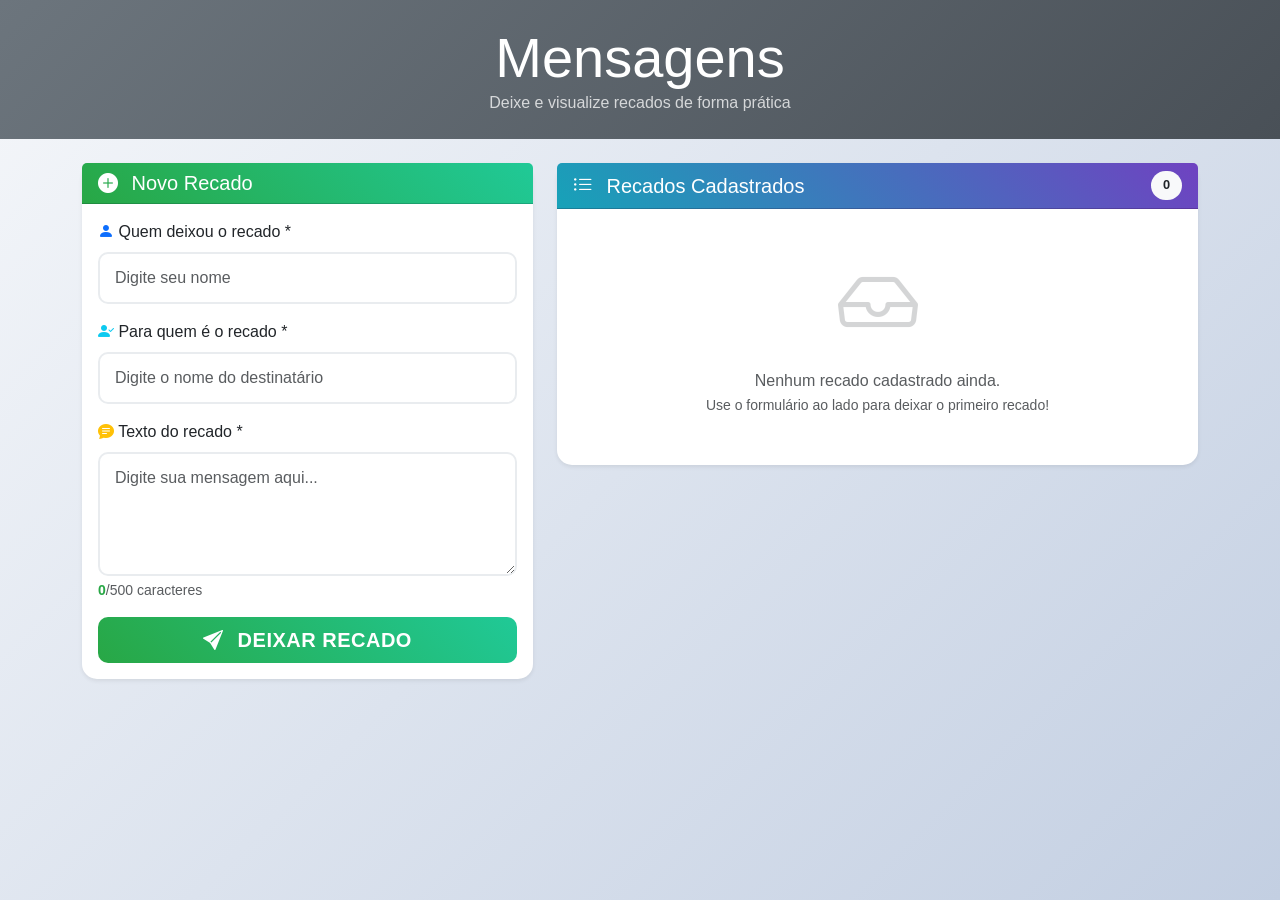
==== Projeto-sistema-recados/index.html @ 68b1bcb8 "ATIVIDADE ATIVIDADE" ====
<!DOCTYPE html>
<html lang="pt-BR">
<head>
    <meta charset="UTF-8">
    <meta name="viewport" content="width=device-width, initial-scale=1.0">
    <title>Sistema de Recados</title>
    <!-- Bootstrap CSS -->
    <link href="https://cdn.jsdelivr.net/npm/bootstrap@5.3.2/dist/css/bootstrap.min.css" rel="stylesheet">
    <!-- Bootstrap Icons -->
    <link rel="stylesheet" href="https://cdn.jsdelivr.net/npm/bootstrap-icons@1.11.1/font/bootstrap-icons.css">
    <!-- jQuery -->
    <script src="https://code.jquery.com/jquery-3.7.1.min.js"></script>
    <!-- Custom CSS -->
    <link rel="stylesheet" href="styles.css">
</head>
<body>
    <div class="container-fluid bg-primary text-white py-4 mb-4">
        <div class="container">
            <h1 class="display-4 text-center mb-0">
                Mensagens
            </h1>
            <p class="text-center mb-0 opacity-75">Deixe e visualize recados de forma prática</p>
        </div>
    </div>

    <div class="container">
        <div class="row">
            <!-- Formulário de Cadastro -->
            <div class="col-lg-5 mb-4">
                <div class="card shadow-sm">
                    <div class="card-header bg-success text-white">
                        <h5 class="mb-0">
                            <i class="bi bi-plus-circle-fill me-2"></i>
                            Novo Recado
                        </h5>
                    </div>
                    <div class="card-body">
                        <form id="formRecado">
                            <div class="mb-3">
                                <label for="quemDeixou" class="form-label">
                                    <i class="bi bi-person-fill text-primary"></i>
                                    Quem deixou o recado *
                                </label>
                                <input type="text" class="form-control" id="quemDeixou" placeholder="Digite seu nome" required>
                                <div class="invalid-feedback"></div>
                            </div>

                            <div class="mb-3">
                                <label for="paraQuem" class="form-label">
                                    <i class="bi bi-person-check-fill text-info"></i>
                                    Para quem é o recado *
                                </label>
                                <input type="text" class="form-control" id="paraQuem" placeholder="Digite o nome do destinatário" required>
                                <div class="invalid-feedback"></div>
                            </div>

                            <div class="mb-3">
                                <label for="textoRecado" class="form-label">
                                    <i class="bi bi-chat-text-fill text-warning"></i>
                                    Texto do recado *
                                </label>
                                <textarea class="form-control" id="textoRecado" rows="4" placeholder="Digite sua mensagem aqui..." required></textarea>
                                <div class="invalid-feedback"></div>
                                <div class="form-text">
                                    <span id="contadorCaracteres">0</span>/500 caracteres
                                </div>
                            </div>

                            <div class="d-grid">
                                <button type="submit" class="btn btn-success btn-lg">
                                    <i class="bi bi-send-fill me-2"></i>
                                    Deixar Recado
                                </button>
                            </div>
                        </form>
                    </div>
                </div>
            </div>

            <!-- Lista de Recados -->
            <div class="col-lg-7">
                <div class="card shadow-sm">
                    <div class="card-header bg-info text-white d-flex justify-content-between align-items-center">
                        <h5 class="mb-0">
                            <i class="bi bi-list-ul me-2"></i>
                            Recados Cadastrados
                        </h5>
                        <span class="badge bg-light text-dark" id="totalRecados">0</span>
                    </div>
                    <div class="card-body p-0">
                        <div id="listaRecados" class="list-group list-group-flush">
                            <!-- Mensagem quando não há recados -->
                            <div id="mensagemVazia" class="text-center py-5 text-muted">
                                <i class="bi bi-inbox display-1 opacity-25"></i>
                                <p class="mt-3 mb-0">Nenhum recado cadastrado ainda.</p>
                                <small>Use o formulário ao lado para deixar o primeiro recado!</small>
                            </div>
                        </div>
                    </div>
                </div>

                <!-- Botão para limpar todos os recados -->
                <div class="mt-3 text-end">
                    <button id="btnLimparTodos" class="btn btn-outline-danger" style="display: none;">
                        <i class="bi bi-trash-fill me-2"></i>
                        Limpar Todos os Recados
                    </button>
                </div>
            </div>
        </div>
    </div>

    <!-- Modal de Confirmação -->
    <div class="modal fade" id="modalConfirmacao" tabindex="-1">
        <div class="modal-dialog">
            <div class="modal-content">
                <div class="modal-header">
                    <h5 class="modal-title">
                        <i class="bi bi-exclamation-triangle-fill text-warning me-2"></i>
                        Confirmar Ação
                    </h5>
                    <button type="button" class="btn-close" data-bs-dismiss="modal"></button>
                </div>
                <div class="modal-body">
                    <p id="mensagemConfirmacao"></p>
                </div>
                <div class="modal-footer">
                    <button type="button" class="btn btn-secondary" data-bs-dismiss="modal">Cancelar</button>
                    <button type="button" class="btn btn-danger" id="btnConfirmar">Confirmar</button>
                </div>
            </div>
        </div>
    </div>

    <!-- Toast para notificações -->
    <div class="toast-container position-fixed bottom-0 end-0 p-3">
        <div id="toastNotificacao" class="toast" role="alert">
            <div class="toast-header">
                <i class="bi bi-check-circle-fill text-success me-2"></i>
                <strong class="me-auto">Sistema de Recados</strong>
                <button type="button" class="btn-close" data-bs-dismiss="toast"></button>
            </div>
            <div class="toast-body" id="mensagemToast">
                Recado cadastrado com sucesso!
            </div>
        </div>
    </div>

    <!-- Bootstrap JS -->
    <script src="https://cdn.jsdelivr.net/npm/bootstrap@5.3.2/dist/js/bootstrap.bundle.min.js"></script>
    <!-- Custom JavaScript -->
    <script src="script.js"></script>
</body>
</html>
---- Projeto-sistema-recados/styles.css ----
/* Estilos customizados para o Sistema de Recados */

body {
    background: linear-gradient(135deg, #f5f7fa 0%, #c3cfe2 100%);
    min-height: 100vh;
    font-family: 'Segoe UI', Tahoma, Geneva, Verdana, sans-serif;
}

/* Animações de entrada */
@keyframes fadeInUp {
    from {
        opacity: 0;
        transform: translateY(30px);
    }
    to {
        opacity: 1;
        transform: translateY(0);
    }
}

@keyframes slideInRight {
    from {
        opacity: 0;
        transform: translateX(30px);
    }
    to {
        opacity: 1;
        transform: translateX(0);
    }
}

@keyframes pulse {
    0% {
        transform: scale(1);
    }
    50% {
        transform: scale(1.05);
    }
    100% {
        transform: scale(1);
    }
}

/* Cards com sombra e hover */
.card {
    border: none;
    border-radius: 15px;
    transition: all 0.3s ease;
    animation: fadeInUp 0.6s ease;
}

.card:hover {
    transform: translateY(-5px);
    box-shadow: 0 10px 25px rgba(0, 0, 0, 0.15) !important;
}

/* Formulário */
.form-control {
    border-radius: 10px;
    border: 2px solid #e9ecef;
    transition: all 0.3s ease;
    padding: 12px 15px;
}

.form-control:focus {
    border-color: #0d6efd;
    box-shadow: 0 0 0 0.2rem rgba(13, 110, 253, 0.15);
    transform: scale(1.02);
}

.form-control.is-invalid {
    border-color: #dc3545;
    animation: pulse 0.5s ease;
}

.form-control.is-valid {
    border-color: #198754;
}

/* Botões */
.btn {
    border-radius: 10px;
    font-weight: 600;
    transition: all 0.3s ease;
    text-transform: uppercase;
    letter-spacing: 0.5px;
}

.btn:hover {
    transform: translateY(-2px);
    box-shadow: 0 5px 15px rgba(0, 0, 0, 0.2);
}

.btn-success {
    background: linear-gradient(45deg, #28a745, #20c997);
    border: none;
}

.btn-danger {
    background: linear-gradient(45deg, #dc3545, #fd7e14);
    border: none;
}

.btn-outline-danger:hover {
    background: linear-gradient(45deg, #dc3545, #fd7e14);
    border-color: transparent;
}

/* Header */
.bg-primary {
    background: linear-gradient(135deg, #6c757d 0%, #495057 100%) !important;
}

.card-header.bg-success {
    background: linear-gradient(45deg, #28a745, #20c997) !important;
}

.card-header.bg-info {
    background: linear-gradient(45deg, #17a2b8, #6f42c1) !important;
}

/* Lista de recados */
.recado-item {
    transition: all 0.3s ease;
    border-left: 4px solid transparent;
    animation: slideInRight 0.5s ease;
}

.recado-item:hover {
    background-color: #f8f9fa;
    border-left-color: #0d6efd;
    transform: translateX(5px);
}

.recado-header {
    background: linear-gradient(45deg, #f8f9fa, #e9ecef);
    border-radius: 8px;
    padding: 10px 15px;
    margin-bottom: 10px;
}

.recado-texto {
    background-color: #fff;
    border-radius: 10px;
    padding: 15px;
    border-left: 4px solid #0d6efd;
    margin: 10px 0;
    box-shadow: 0 2px 5px rgba(0, 0, 0, 0.05);
}

.recado-footer {
    font-size: 0.85rem;
    color: #6c757d;
    border-top: 1px solid #e9ecef;
    padding-top: 10px;
    margin-top: 10px;
}

/* Botão de remoção */
.btn-remover {
    opacity: 0;
    transition: all 0.3s ease;
    transform: scale(0.8);
}

.recado-item:hover .btn-remover {
    opacity: 1;
    transform: scale(1);
}

/* Contador de caracteres */
#contadorCaracteres {
    font-weight: bold;
    color: #28a745;
}

.contador-warning {
    color: #ffc107 !important;
}

.contador-danger {
    color: #dc3545 !important;
}

/* Badge */
.badge {
    font-size: 0.8rem;
    padding: 8px 12px;
    border-radius: 20px;
}

/* Mensagem vazia */
#mensagemVazia {
    animation: fadeInUp 0.8s ease;
}

/* Toast personalizado */
.toast {
    border-radius: 10px;
    border: none;
    box-shadow: 0 5px 15px rgba(0, 0, 0, 0.2);
}

.toast-success {
    background-color: #d4edda;
    border-left: 4px solid #28a745;
}

.toast-error {
    background-color: #f8d7da;
    border-left: 4px solid #dc3545;
}

/* Modal */
.modal-content {
    border-radius: 15px;
    border: none;
    box-shadow: 0 10px 30px rgba(0, 0, 0, 0.3);
}

.modal-header {
    border-bottom: 2px solid #e9ecef;
    border-radius: 15px 15px 0 0;
}

/* Responsividade */
@media (max-width: 768px) {
    .container-fluid {
        padding: 20px 15px;
    }
    
    .display-4 {
        font-size: 2rem;
    }
    
    .card {
        margin-bottom: 20px;
    }
    
    .btn-lg {
        padding: 12px 20px;
        font-size: 1rem;
    }
}

/* Animação de loading */
.loading {
    position: relative;
    overflow: hidden;
}

.loading::after {
    content: '';
    position: absolute;
    top: 0;
    left: -100%;
    width: 100%;
    height: 100%;
    background: linear-gradient(90deg, transparent, rgba(255, 255, 255, 0.4), transparent);
    animation: loading 1.5s infinite;
}

@keyframes loading {
    0% {
        left: -100%;
    }
    100% {
        left: 100%;
    }
}

/* Efeitos de hover nos ícones */
.bi {
    transition: all 0.3s ease;
}

.card-header .bi:hover {
    transform: rotate(360deg);
}

/* Scrollbar customizada */
::-webkit-scrollbar {
    width: 8px;
}

::-webkit-scrollbar-track {
    background: #f1f1f1;
    border-radius: 10px;
}

::-webkit-scrollbar-thumb {
    background: linear-gradient(45deg, #667eea, #764ba2);
    border-radius: 10px;
}

::-webkit-scrollbar-thumb:hover {
    background: linear-gradient(45deg, #764ba2, #667eea);
}
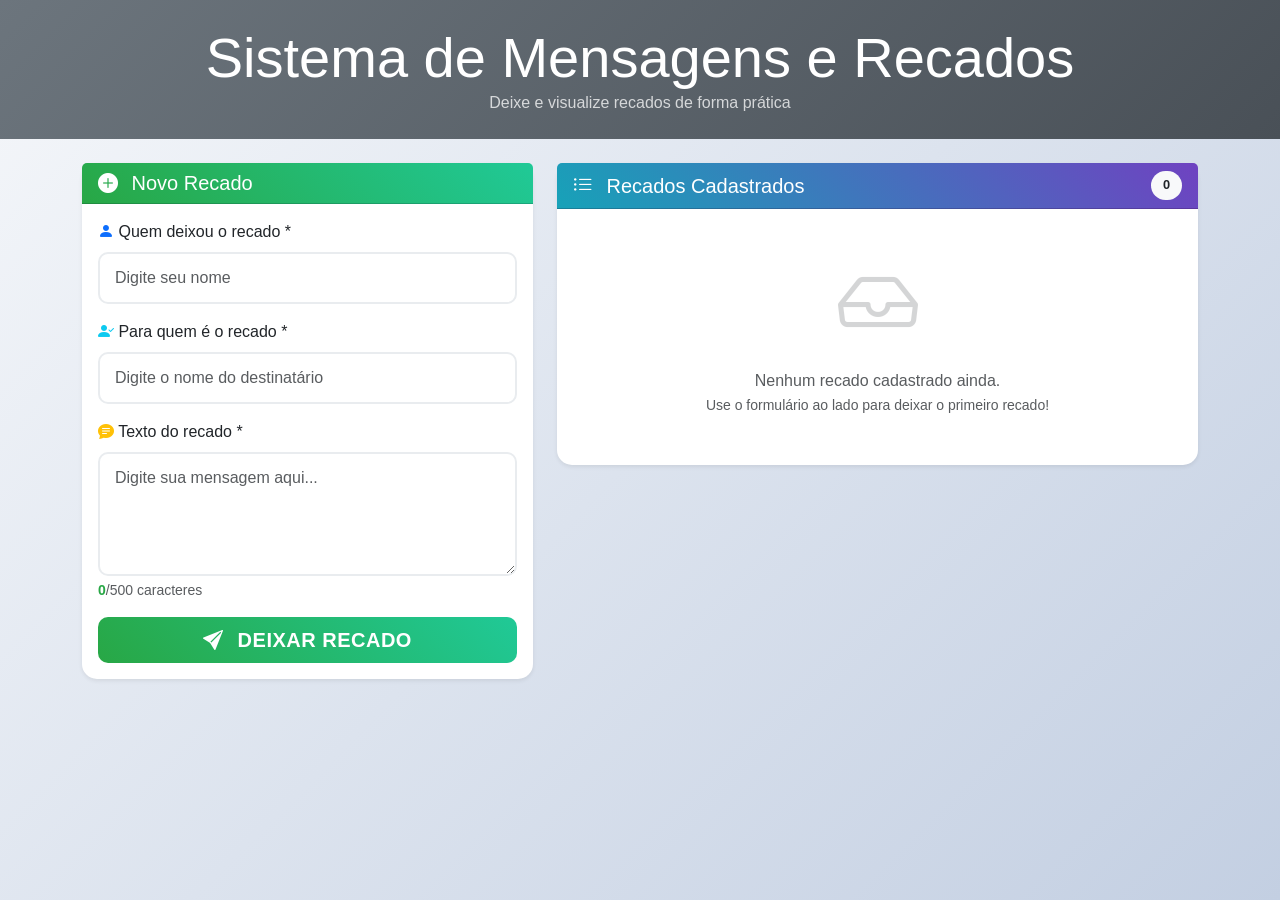
==== commit 8f884a00: "Update index.html" ====
--- a/Projeto-sistema-recados/index.html
+++ b/Projeto-sistema-recados/index.html
@@ -17,7 +17,7 @@
     <div class="container-fluid bg-primary text-white py-4 mb-4">
         <div class="container">
             <h1 class="display-4 text-center mb-0">
-                Mensagens
+                Sistema de Mensagens e Recados
             </h1>
             <p class="text-center mb-0 opacity-75">Deixe e visualize recados de forma prática</p>
         </div>
